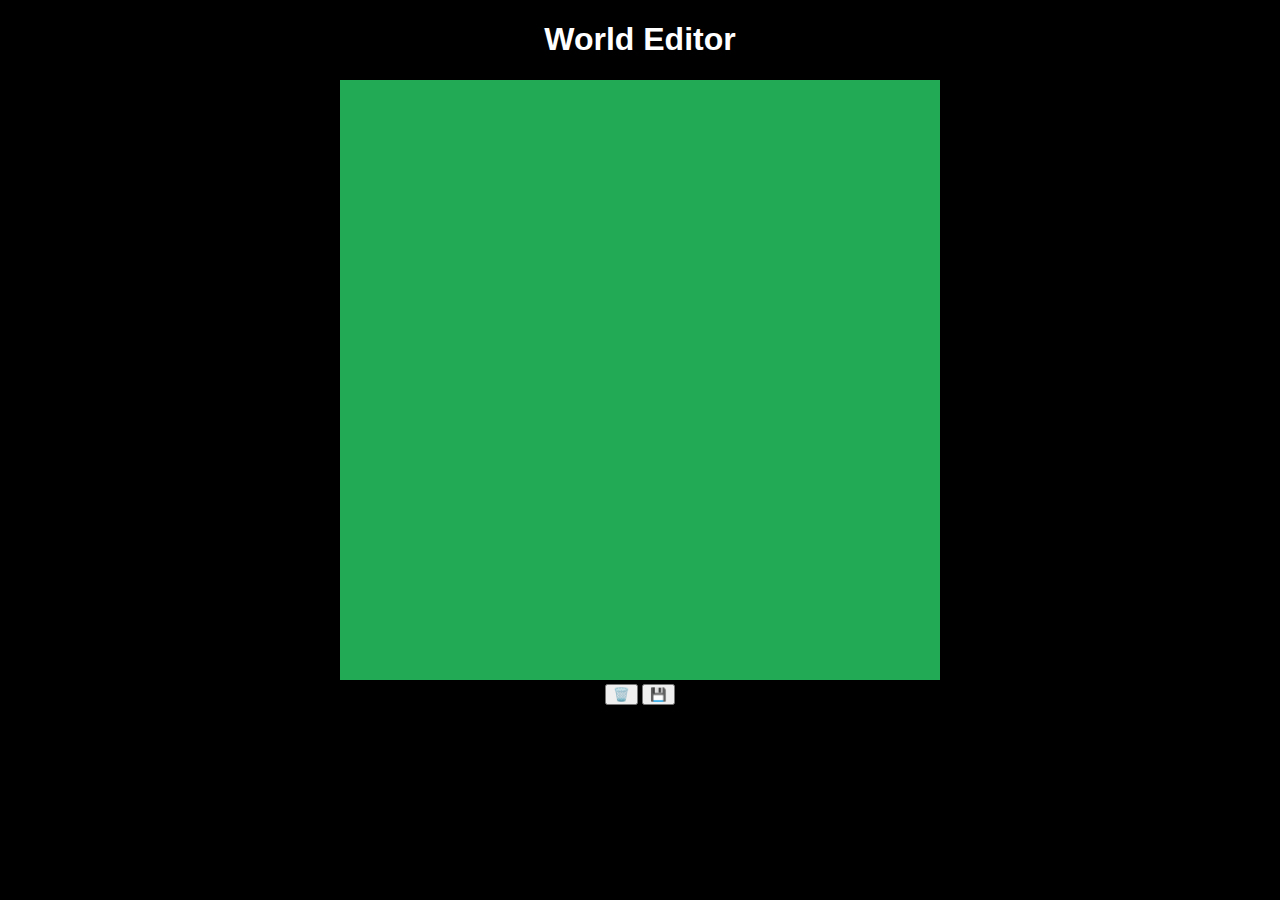
==== index.html @ 547a7af6 "3D like effect with trees and buildings. Ability to render in correct order to preserve the 3D effec" ====
<!DOCTYPE html>
<html>
   <head>
      <title>World Editor</title>
      <link rel="stylesheet" href="styles.css"/>
   </head>
   <body>
      <h1>World Editor</h1>
      <canvas id="myCanvas"></canvas>
      <div id="controls">
         <button onclick="dispose()">🗑️</button>
         <button onclick="save()">💾</button>
      </div>

      <script src="js/world.js"></script>
      <script src="js/graphEditor.js"></script>
      <script src="js/viewport.js"></script>
      <script src="js/items/tree.js"></script>
      <script src="js/items/building.js"></script>
      <script src="js/math/utils.js"></script>
      <script src="js/math/graph.js"></script>
      <script src="js/primitives/point.js"></script>
      <script src="js/primitives/segment.js"></script>
      <script src="js/primitives/polygon.js"></script>
      <script src="js/primitives/envelope.js"></script>
      <script>
         myCanvas.width = 600;
         myCanvas.height = 600;

         const ctx = myCanvas.getContext("2d");

         const graphString = localStorage.getItem("graph");
         const graphInfo = graphString ? JSON.parse(graphString) : null;
         const graph = graphInfo
            ? Graph.load(graphInfo)
            : new Graph();
         const world = new World(graph);

         const viewport = new Viewport(myCanvas);
         const graphEditor = new GraphEditor(viewport, graph);

         let oldGraphHash = graph.hash();
         animate();

         function animate() {
            viewport.reset();
            
            if (graph.hash() != oldGraphHash) {
               world.generate();
               oldGraphHash = graph.hash();
            }
            const viewPoint = scale(viewport.getOffset(), -1);
            world.draw(ctx, viewPoint);
            ctx.globalAlpha = 0.3;
            graphEditor.display();
            requestAnimationFrame(animate);
         }

         function dispose() {
            graphEditor.dispose();
         }

         function save() {
            localStorage.setItem("graph", JSON.stringify(graph));
         }
      </script>
   </body>
</html>
---- styles.css ----
body {
    background-color: black;
    text-align: center;
}

h1 {
    color: white;
    font-family: Arial;
}

#myCanvas {
    background-color: #2a5;
}
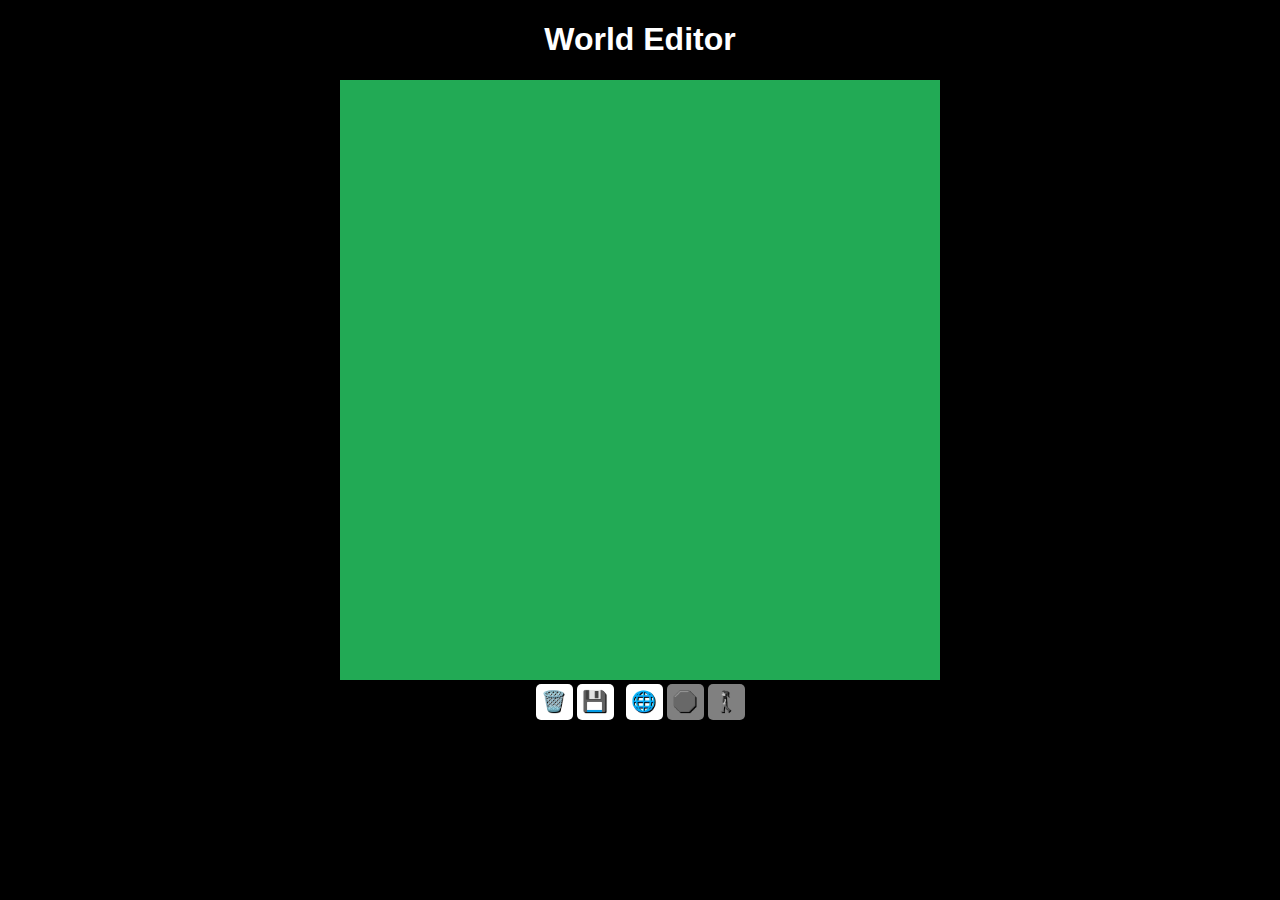
==== commit 52d2bdaa: "created and refactored classes for markings, stop lines, crossings. Now class inheritance." ====
--- a/index.html
+++ b/index.html
@@ -10,11 +10,21 @@
       <div id="controls">
          <button onclick="dispose()">🗑️</button>
          <button onclick="save()">💾</button>
+         &nbsp;
+         <button id="graphBtn" onclick="setMode('graph')">🌐</button>
+         <button id="stopBtn" onclick="setMode('stop')">🛑</button>
+         <button id="crossingBtn" onclick="setMode('crossing')">🚶‍♀️</button>
       </div>
 
       <script src="js/world.js"></script>
-      <script src="js/graphEditor.js"></script>
       <script src="js/viewport.js"></script>
+      <script src="js/markings/marking.js"></script>
+      <script src="js/markings/stop.js"></script>
+      <script src="js/markings/crossing.js"></script>
+      <script src="js/editors/markingEditor.js"></script>
+      <script src="js/editors/graphEditor.js"></script>
+      <script src="js/editors/stopEditor.js"></script>
+      <script src="js/editors/crossingEditor.js"></script>
       <script src="js/items/tree.js"></script>
       <script src="js/items/building.js"></script>
       <script src="js/math/utils.js"></script>
@@ -37,9 +47,16 @@
          const world = new World(graph);
 
          const viewport = new Viewport(myCanvas);
-         const graphEditor = new GraphEditor(viewport, graph);
+         const tools = {
+            graph: { button: graphBtn, editor: new GraphEditor(viewport, graph) },
+            stop: { button: stopBtn, editor: new StopEditor(viewport, world) },
+            crossing: {button: crossingBtn, editor: new CrossingEditor(viewport, world) } 
+         }
 
          let oldGraphHash = graph.hash();
+
+         setMode("graph");
+
          animate();
 
          function animate() {
@@ -52,17 +69,36 @@
             const viewPoint = scale(viewport.getOffset(), -1);
             world.draw(ctx, viewPoint);
             ctx.globalAlpha = 0.3;
-            graphEditor.display();
+
+            for (const tool of Object.values(tools)) {
+               tool.editor.display();
+            } 
             requestAnimationFrame(animate);
          }
 
          function dispose() {
-            graphEditor.dispose();
+            tools["graph"].editor.dispose();
+            world.markings.length = 0;
          }
 
          function save() {
             localStorage.setItem("graph", JSON.stringify(graph));
          }
+
+         function setMode(mode) {
+            dissableEditors();
+            tools[mode].button.style.backgroundColor = "white";
+            tools[mode].button.style.filter = "";
+            tools[mode].editor.enable();
+         }
+
+         function dissableEditors() {
+            for (const tool of Object.values(tools)) {
+               tool.button.style.backgroundColor = "gray";
+               tool.button.style.filter = "grayscale(100%)";
+               tool.editor.disable();
+            } 
+         }
       </script>
    </body>
 </html>--- a/styles.css
+++ b/styles.css
@@ -12,3 +12,12 @@
     background-color: #2a5;
 }
 
+button {
+    background-color: white;
+    font-size: 20px;
+    padding: 5px 7px 7px 5px;
+    border: none;
+    border-radius: 5px;
+    text-shadow: 1px 1px black;
+    cursor: pointer;
+}
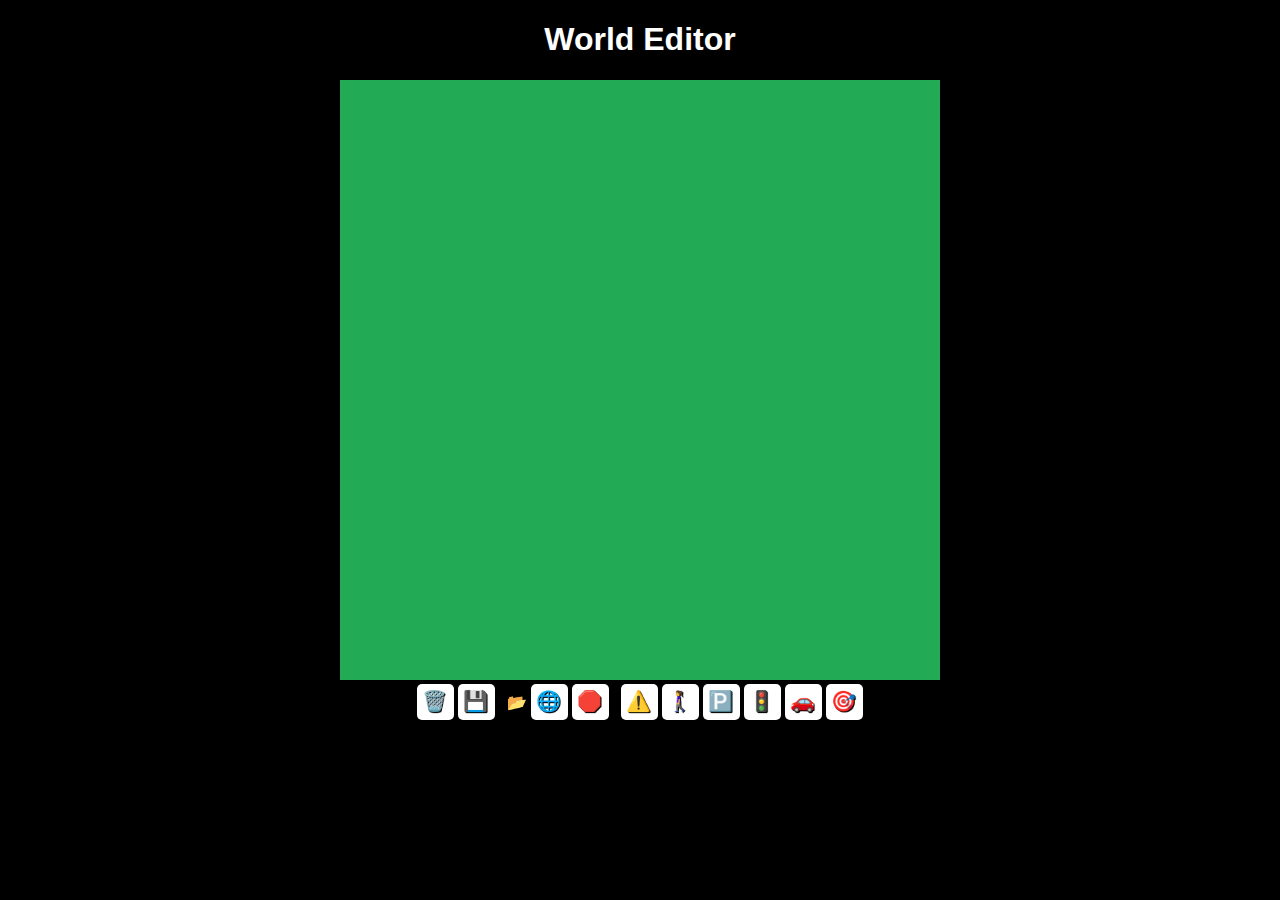
==== commit ed3612b7: "adding of markings. Lock to grid. Customized. Save multiple versions of all world + markings to file" ====
--- a/index.html
+++ b/index.html
@@ -11,20 +11,44 @@
          <button onclick="dispose()">🗑️</button>
          <button onclick="save()">💾</button>
          &nbsp;
+         <label for="fileInput" class="file-input-label">
+            📂
+            <input
+               type="file"
+               id="fileInput"
+               accept=".world"
+               onchange="load(event)">
+         </label>
          <button id="graphBtn" onclick="setMode('graph')">🌐</button>
          <button id="stopBtn" onclick="setMode('stop')">🛑</button>
+         &nbsp;
+         <button id="yieldBtn" onclick="setMode('yield')">⚠️</button>
          <button id="crossingBtn" onclick="setMode('crossing')">🚶‍♀️</button>
+         <button id="parkingBtn" onclick="setMode('parking')">🅿️</button>
+         <button id="lightBtn" onclick="setMode('light')">🚦</button>
+         <button id="startBtn" onclick="setMode('start')">🚗</button>
+         <button id="targetBtn" onclick="setMode('target')">🎯</button>
       </div>
 
       <script src="js/world.js"></script>
       <script src="js/viewport.js"></script>
       <script src="js/markings/marking.js"></script>
       <script src="js/markings/stop.js"></script>
+      <script src="js/markings/start.js"></script>
       <script src="js/markings/crossing.js"></script>
+      <script src="js/markings/parking.js"></script>
+      <script src="js/markings/light.js"></script>
+      <script src="js/markings/target.js"></script>
+      <script src="js/markings/yield.js"></script>
       <script src="js/editors/markingEditor.js"></script>
       <script src="js/editors/graphEditor.js"></script>
+      <script src="js/editors/crossingEditor.js"></script>
       <script src="js/editors/stopEditor.js"></script>
-      <script src="js/editors/crossingEditor.js"></script>
+      <script src="js/editors/startEditor.js"></script>
+      <script src="js/editors/parkingEditor.js"></script>
+      <script src="js/editors/lightEditor.js"></script>
+      <script src="js/editors/targetEditor.js"></script>
+      <script src="js/editors/yieldEditor.js"></script>
       <script src="js/items/tree.js"></script>
       <script src="js/items/building.js"></script>
       <script src="js/math/utils.js"></script>
@@ -39,18 +63,23 @@
 
          const ctx = myCanvas.getContext("2d");
 
-         const graphString = localStorage.getItem("graph");
-         const graphInfo = graphString ? JSON.parse(graphString) : null;
-         const graph = graphInfo
-            ? Graph.load(graphInfo)
-            : new Graph();
-         const world = new World(graph);
+         const worldString = localStorage.getItem("world");
+         const worldInfo = worldString ? JSON.parse(worldString) : null;
+         let world = worldInfo 
+            ? World.load(worldInfo)
+            : new World(new Graph());
+         const graph = world.graph;
 
-         const viewport = new Viewport(myCanvas);
+         const viewport = new Viewport(myCanvas, world.zoom, world.offset);
          const tools = {
             graph: { button: graphBtn, editor: new GraphEditor(viewport, graph) },
             stop: { button: stopBtn, editor: new StopEditor(viewport, world) },
-            crossing: {button: crossingBtn, editor: new CrossingEditor(viewport, world) } 
+            crossing: {button: crossingBtn, editor: new CrossingEditor(viewport, world) },
+            start: {button: startBtn, editor: new StartEditor(viewport, world) },
+            parking: {button: parkingBtn, editor: new ParkingEditor(viewport, world) }, 
+            light: {button: lightBtn, editor: new LightEditor(viewport, world) },
+            target: {button: targetBtn, editor: new TargetEditor(viewport, world) }, 
+            yield: {button: yieldBtn, editor: new YieldEditor(viewport, world) } 
          }
 
          let oldGraphHash = graph.hash();
@@ -82,7 +111,41 @@
          }
 
          function save() {
-            localStorage.setItem("graph", JSON.stringify(graph));
+
+            world.zoom = viewport.zoom;
+            world.offset = viewport.offset;
+
+            const element = document.createElement("a");
+            element.setAttribute(
+               "href",
+               "data:application/json;charset=utf-8," +
+               encodeURIComponent(JSON.stringify(world))
+            );
+            const fileName = "name.world";
+            element.setAttribute("download", fileName);
+
+            element.click();
+            localStorage.setItem("world", JSON.stringify(graph));
+         }
+
+         function load(event) {
+            const file = event.target.files[0];
+
+            if (!file) {
+               alert("No file selected.");
+               return
+            }
+
+            const reader = new FileReader();
+            reader.readAsText(file);
+
+            reader.onload = (evt) => {
+               const fileContent = evt.target.result;
+               const jsonData = JSON.parse(fileContent);
+               world = World.load(jsonData); 
+               localStorage.setItem("world", JSON.stringify(graph));
+               location.reload();
+            }
          }
 
          function setMode(mode) {
--- a/styles.css
+++ b/styles.css
@@ -12,7 +12,8 @@
     background-color: #2a5;
 }
 
-button {
+button, .file-input.label {
+    display: inline-block;
     background-color: white;
     font-size: 20px;
     padding: 5px 7px 7px 5px;
@@ -21,3 +22,7 @@
     text-shadow: 1px 1px black;
     cursor: pointer;
 }
+
+input[type="file"] {
+    display: none;
+}
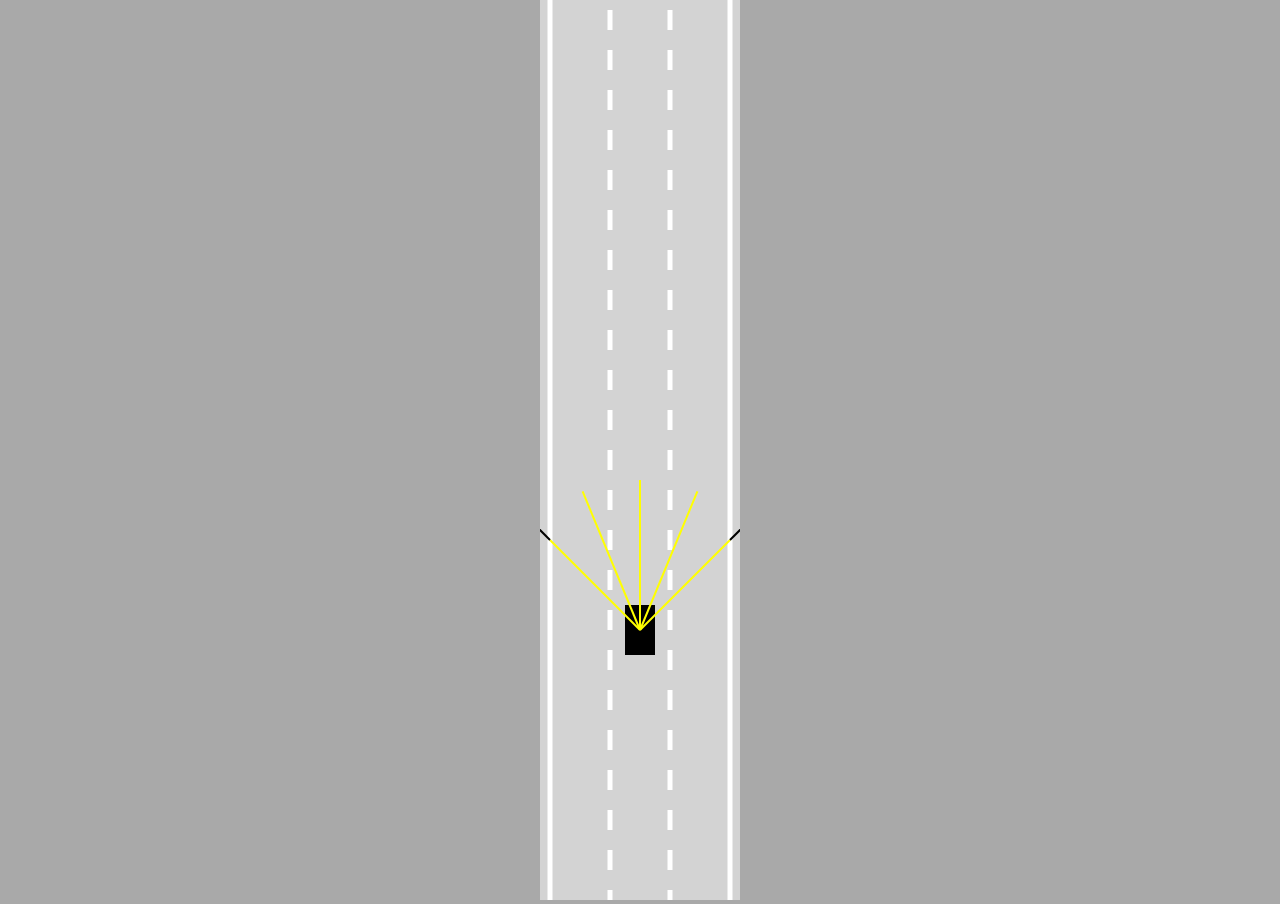
==== commit cebfa877: "copied/pasted version 3 from radu directly. Followed along for Lesson 4 (collision detection)" ====
--- a/index.html
+++ b/index.html
@@ -1,167 +1,15 @@
 <!DOCTYPE html>
-<html>
-   <head>
-      <title>World Editor</title>
-      <link rel="stylesheet" href="styles.css"/>
-   </head>
-   <body>
-      <h1>World Editor</h1>
-      <canvas id="myCanvas"></canvas>
-      <div id="controls">
-         <button onclick="dispose()">🗑️</button>
-         <button onclick="save()">💾</button>
-         &nbsp;
-         <label for="fileInput" class="file-input-label">
-            📂
-            <input
-               type="file"
-               id="fileInput"
-               accept=".world"
-               onchange="load(event)">
-         </label>
-         <button id="graphBtn" onclick="setMode('graph')">🌐</button>
-         <button id="stopBtn" onclick="setMode('stop')">🛑</button>
-         &nbsp;
-         <button id="yieldBtn" onclick="setMode('yield')">⚠️</button>
-         <button id="crossingBtn" onclick="setMode('crossing')">🚶‍♀️</button>
-         <button id="parkingBtn" onclick="setMode('parking')">🅿️</button>
-         <button id="lightBtn" onclick="setMode('light')">🚦</button>
-         <button id="startBtn" onclick="setMode('start')">🚗</button>
-         <button id="targetBtn" onclick="setMode('target')">🎯</button>
-      </div>
-
-      <script src="js/world.js"></script>
-      <script src="js/viewport.js"></script>
-      <script src="js/markings/marking.js"></script>
-      <script src="js/markings/stop.js"></script>
-      <script src="js/markings/start.js"></script>
-      <script src="js/markings/crossing.js"></script>
-      <script src="js/markings/parking.js"></script>
-      <script src="js/markings/light.js"></script>
-      <script src="js/markings/target.js"></script>
-      <script src="js/markings/yield.js"></script>
-      <script src="js/editors/markingEditor.js"></script>
-      <script src="js/editors/graphEditor.js"></script>
-      <script src="js/editors/crossingEditor.js"></script>
-      <script src="js/editors/stopEditor.js"></script>
-      <script src="js/editors/startEditor.js"></script>
-      <script src="js/editors/parkingEditor.js"></script>
-      <script src="js/editors/lightEditor.js"></script>
-      <script src="js/editors/targetEditor.js"></script>
-      <script src="js/editors/yieldEditor.js"></script>
-      <script src="js/items/tree.js"></script>
-      <script src="js/items/building.js"></script>
-      <script src="js/math/utils.js"></script>
-      <script src="js/math/graph.js"></script>
-      <script src="js/primitives/point.js"></script>
-      <script src="js/primitives/segment.js"></script>
-      <script src="js/primitives/polygon.js"></script>
-      <script src="js/primitives/envelope.js"></script>
-      <script>
-         myCanvas.width = 600;
-         myCanvas.height = 600;
-
-         const ctx = myCanvas.getContext("2d");
-
-         const worldString = localStorage.getItem("world");
-         const worldInfo = worldString ? JSON.parse(worldString) : null;
-         let world = worldInfo 
-            ? World.load(worldInfo)
-            : new World(new Graph());
-         const graph = world.graph;
-
-         const viewport = new Viewport(myCanvas, world.zoom, world.offset);
-         const tools = {
-            graph: { button: graphBtn, editor: new GraphEditor(viewport, graph) },
-            stop: { button: stopBtn, editor: new StopEditor(viewport, world) },
-            crossing: {button: crossingBtn, editor: new CrossingEditor(viewport, world) },
-            start: {button: startBtn, editor: new StartEditor(viewport, world) },
-            parking: {button: parkingBtn, editor: new ParkingEditor(viewport, world) }, 
-            light: {button: lightBtn, editor: new LightEditor(viewport, world) },
-            target: {button: targetBtn, editor: new TargetEditor(viewport, world) }, 
-            yield: {button: yieldBtn, editor: new YieldEditor(viewport, world) } 
-         }
-
-         let oldGraphHash = graph.hash();
-
-         setMode("graph");
-
-         animate();
-
-         function animate() {
-            viewport.reset();
-            
-            if (graph.hash() != oldGraphHash) {
-               world.generate();
-               oldGraphHash = graph.hash();
-            }
-            const viewPoint = scale(viewport.getOffset(), -1);
-            world.draw(ctx, viewPoint);
-            ctx.globalAlpha = 0.3;
-
-            for (const tool of Object.values(tools)) {
-               tool.editor.display();
-            } 
-            requestAnimationFrame(animate);
-         }
-
-         function dispose() {
-            tools["graph"].editor.dispose();
-            world.markings.length = 0;
-         }
-
-         function save() {
-
-            world.zoom = viewport.zoom;
-            world.offset = viewport.offset;
-
-            const element = document.createElement("a");
-            element.setAttribute(
-               "href",
-               "data:application/json;charset=utf-8," +
-               encodeURIComponent(JSON.stringify(world))
-            );
-            const fileName = "name.world";
-            element.setAttribute("download", fileName);
-
-            element.click();
-            localStorage.setItem("world", JSON.stringify(graph));
-         }
-
-         function load(event) {
-            const file = event.target.files[0];
-
-            if (!file) {
-               alert("No file selected.");
-               return
-            }
-
-            const reader = new FileReader();
-            reader.readAsText(file);
-
-            reader.onload = (evt) => {
-               const fileContent = evt.target.result;
-               const jsonData = JSON.parse(fileContent);
-               world = World.load(jsonData); 
-               localStorage.setItem("world", JSON.stringify(graph));
-               location.reload();
-            }
-         }
-
-         function setMode(mode) {
-            dissableEditors();
-            tools[mode].button.style.backgroundColor = "white";
-            tools[mode].button.style.filter = "";
-            tools[mode].editor.enable();
-         }
-
-         function dissableEditors() {
-            for (const tool of Object.values(tools)) {
-               tool.button.style.backgroundColor = "gray";
-               tool.button.style.filter = "grayscale(100%)";
-               tool.editor.disable();
-            } 
-         }
-      </script>
-   </body>
+<head>
+    <title>Self-driving car - No libraries</title>
+    <link rel="stylesheet" href="style.css">
+</head>
+<body>
+    <canvas id="myCanvas"></canvas>
+    <script src="sensor.js"></script>
+    <script src="utils.js"></script>
+    <script src="road.js"></script>
+    <script src="controls.js"></script>
+    <script src="car.js"></script>
+    <script src="main.js"></script>
+</body>
 </html>--- a/style.css
+++ b/style.css
@@ -0,0 +1,9 @@
+body{
+    margin:0;
+    background:darkgray;
+    overflow:hidden;
+    text-align:center;
+}
+#myCanvas{
+    background:lightgray;
+}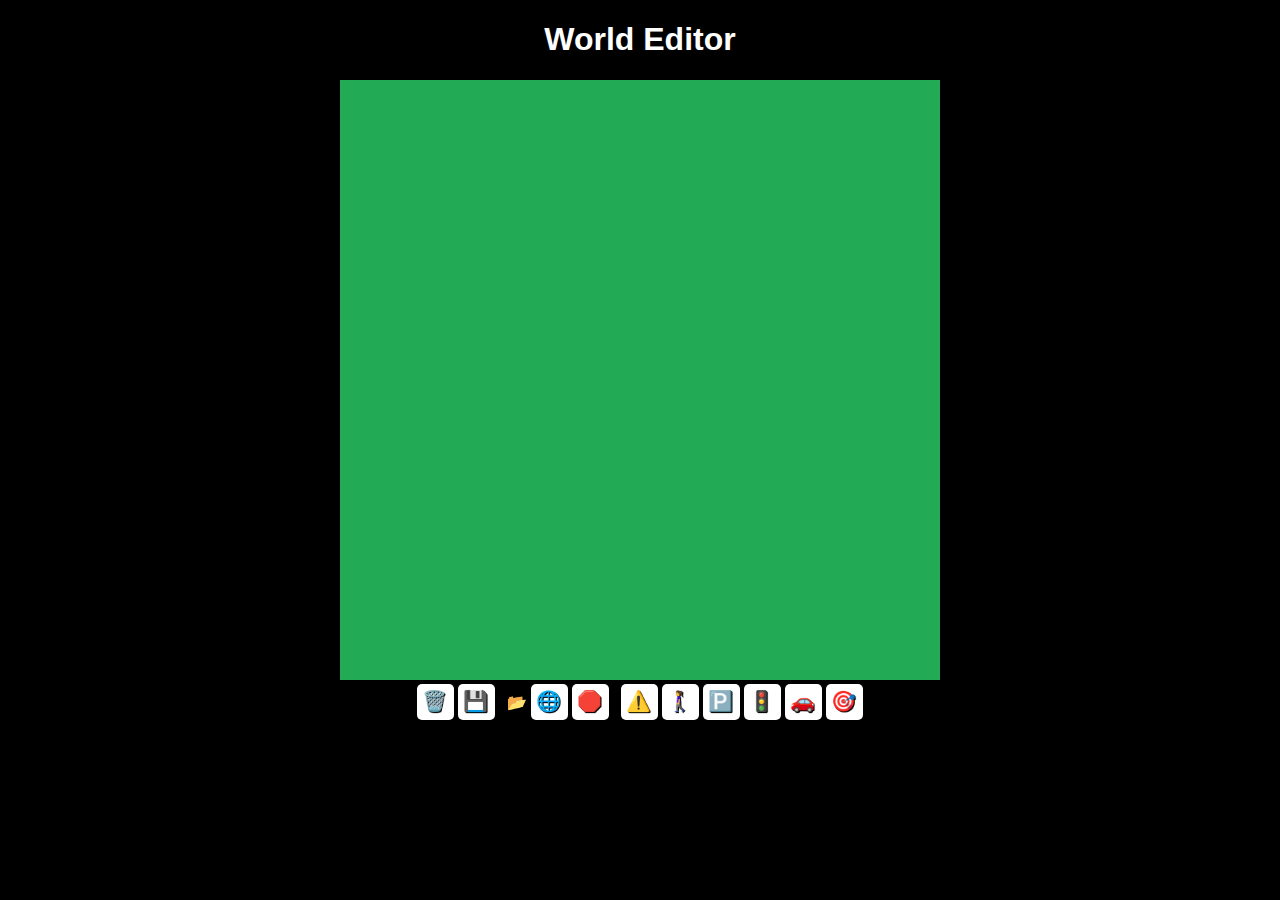
==== commit e5e3bf66: "Revert "copied/pasted version 3 from radu directly. Followed along for Lesson…"" ====
--- a/index.html
+++ b/index.html
@@ -1,15 +1,167 @@
 <!DOCTYPE html>
-<head>
-    <title>Self-driving car - No libraries</title>
-    <link rel="stylesheet" href="style.css">
-</head>
-<body>
-    <canvas id="myCanvas"></canvas>
-    <script src="sensor.js"></script>
-    <script src="utils.js"></script>
-    <script src="road.js"></script>
-    <script src="controls.js"></script>
-    <script src="car.js"></script>
-    <script src="main.js"></script>
-</body>
+<html>
+   <head>
+      <title>World Editor</title>
+      <link rel="stylesheet" href="styles.css"/>
+   </head>
+   <body>
+      <h1>World Editor</h1>
+      <canvas id="myCanvas"></canvas>
+      <div id="controls">
+         <button onclick="dispose()">🗑️</button>
+         <button onclick="save()">💾</button>
+         &nbsp;
+         <label for="fileInput" class="file-input-label">
+            📂
+            <input
+               type="file"
+               id="fileInput"
+               accept=".world"
+               onchange="load(event)">
+         </label>
+         <button id="graphBtn" onclick="setMode('graph')">🌐</button>
+         <button id="stopBtn" onclick="setMode('stop')">🛑</button>
+         &nbsp;
+         <button id="yieldBtn" onclick="setMode('yield')">⚠️</button>
+         <button id="crossingBtn" onclick="setMode('crossing')">🚶‍♀️</button>
+         <button id="parkingBtn" onclick="setMode('parking')">🅿️</button>
+         <button id="lightBtn" onclick="setMode('light')">🚦</button>
+         <button id="startBtn" onclick="setMode('start')">🚗</button>
+         <button id="targetBtn" onclick="setMode('target')">🎯</button>
+      </div>
+
+      <script src="js/world.js"></script>
+      <script src="js/viewport.js"></script>
+      <script src="js/markings/marking.js"></script>
+      <script src="js/markings/stop.js"></script>
+      <script src="js/markings/start.js"></script>
+      <script src="js/markings/crossing.js"></script>
+      <script src="js/markings/parking.js"></script>
+      <script src="js/markings/light.js"></script>
+      <script src="js/markings/target.js"></script>
+      <script src="js/markings/yield.js"></script>
+      <script src="js/editors/markingEditor.js"></script>
+      <script src="js/editors/graphEditor.js"></script>
+      <script src="js/editors/crossingEditor.js"></script>
+      <script src="js/editors/stopEditor.js"></script>
+      <script src="js/editors/startEditor.js"></script>
+      <script src="js/editors/parkingEditor.js"></script>
+      <script src="js/editors/lightEditor.js"></script>
+      <script src="js/editors/targetEditor.js"></script>
+      <script src="js/editors/yieldEditor.js"></script>
+      <script src="js/items/tree.js"></script>
+      <script src="js/items/building.js"></script>
+      <script src="js/math/utils.js"></script>
+      <script src="js/math/graph.js"></script>
+      <script src="js/primitives/point.js"></script>
+      <script src="js/primitives/segment.js"></script>
+      <script src="js/primitives/polygon.js"></script>
+      <script src="js/primitives/envelope.js"></script>
+      <script>
+         myCanvas.width = 600;
+         myCanvas.height = 600;
+
+         const ctx = myCanvas.getContext("2d");
+
+         const worldString = localStorage.getItem("world");
+         const worldInfo = worldString ? JSON.parse(worldString) : null;
+         let world = worldInfo 
+            ? World.load(worldInfo)
+            : new World(new Graph());
+         const graph = world.graph;
+
+         const viewport = new Viewport(myCanvas, world.zoom, world.offset);
+         const tools = {
+            graph: { button: graphBtn, editor: new GraphEditor(viewport, graph) },
+            stop: { button: stopBtn, editor: new StopEditor(viewport, world) },
+            crossing: {button: crossingBtn, editor: new CrossingEditor(viewport, world) },
+            start: {button: startBtn, editor: new StartEditor(viewport, world) },
+            parking: {button: parkingBtn, editor: new ParkingEditor(viewport, world) }, 
+            light: {button: lightBtn, editor: new LightEditor(viewport, world) },
+            target: {button: targetBtn, editor: new TargetEditor(viewport, world) }, 
+            yield: {button: yieldBtn, editor: new YieldEditor(viewport, world) } 
+         }
+
+         let oldGraphHash = graph.hash();
+
+         setMode("graph");
+
+         animate();
+
+         function animate() {
+            viewport.reset();
+            
+            if (graph.hash() != oldGraphHash) {
+               world.generate();
+               oldGraphHash = graph.hash();
+            }
+            const viewPoint = scale(viewport.getOffset(), -1);
+            world.draw(ctx, viewPoint);
+            ctx.globalAlpha = 0.3;
+
+            for (const tool of Object.values(tools)) {
+               tool.editor.display();
+            } 
+            requestAnimationFrame(animate);
+         }
+
+         function dispose() {
+            tools["graph"].editor.dispose();
+            world.markings.length = 0;
+         }
+
+         function save() {
+
+            world.zoom = viewport.zoom;
+            world.offset = viewport.offset;
+
+            const element = document.createElement("a");
+            element.setAttribute(
+               "href",
+               "data:application/json;charset=utf-8," +
+               encodeURIComponent(JSON.stringify(world))
+            );
+            const fileName = "name.world";
+            element.setAttribute("download", fileName);
+
+            element.click();
+            localStorage.setItem("world", JSON.stringify(graph));
+         }
+
+         function load(event) {
+            const file = event.target.files[0];
+
+            if (!file) {
+               alert("No file selected.");
+               return
+            }
+
+            const reader = new FileReader();
+            reader.readAsText(file);
+
+            reader.onload = (evt) => {
+               const fileContent = evt.target.result;
+               const jsonData = JSON.parse(fileContent);
+               world = World.load(jsonData); 
+               localStorage.setItem("world", JSON.stringify(graph));
+               location.reload();
+            }
+         }
+
+         function setMode(mode) {
+            dissableEditors();
+            tools[mode].button.style.backgroundColor = "white";
+            tools[mode].button.style.filter = "";
+            tools[mode].editor.enable();
+         }
+
+         function dissableEditors() {
+            for (const tool of Object.values(tools)) {
+               tool.button.style.backgroundColor = "gray";
+               tool.button.style.filter = "grayscale(100%)";
+               tool.editor.disable();
+            } 
+         }
+      </script>
+   </body>
 </html>--- a/styles.css
+++ b/styles.css
@@ -0,0 +1,28 @@
+body {
+    background-color: black;
+    text-align: center;
+}
+
+h1 {
+    color: white;
+    font-family: Arial;
+}
+
+#myCanvas {
+    background-color: #2a5;
+}
+
+button, .file-input.label {
+    display: inline-block;
+    background-color: white;
+    font-size: 20px;
+    padding: 5px 7px 7px 5px;
+    border: none;
+    border-radius: 5px;
+    text-shadow: 1px 1px black;
+    cursor: pointer;
+}
+
+input[type="file"] {
+    display: none;
+}
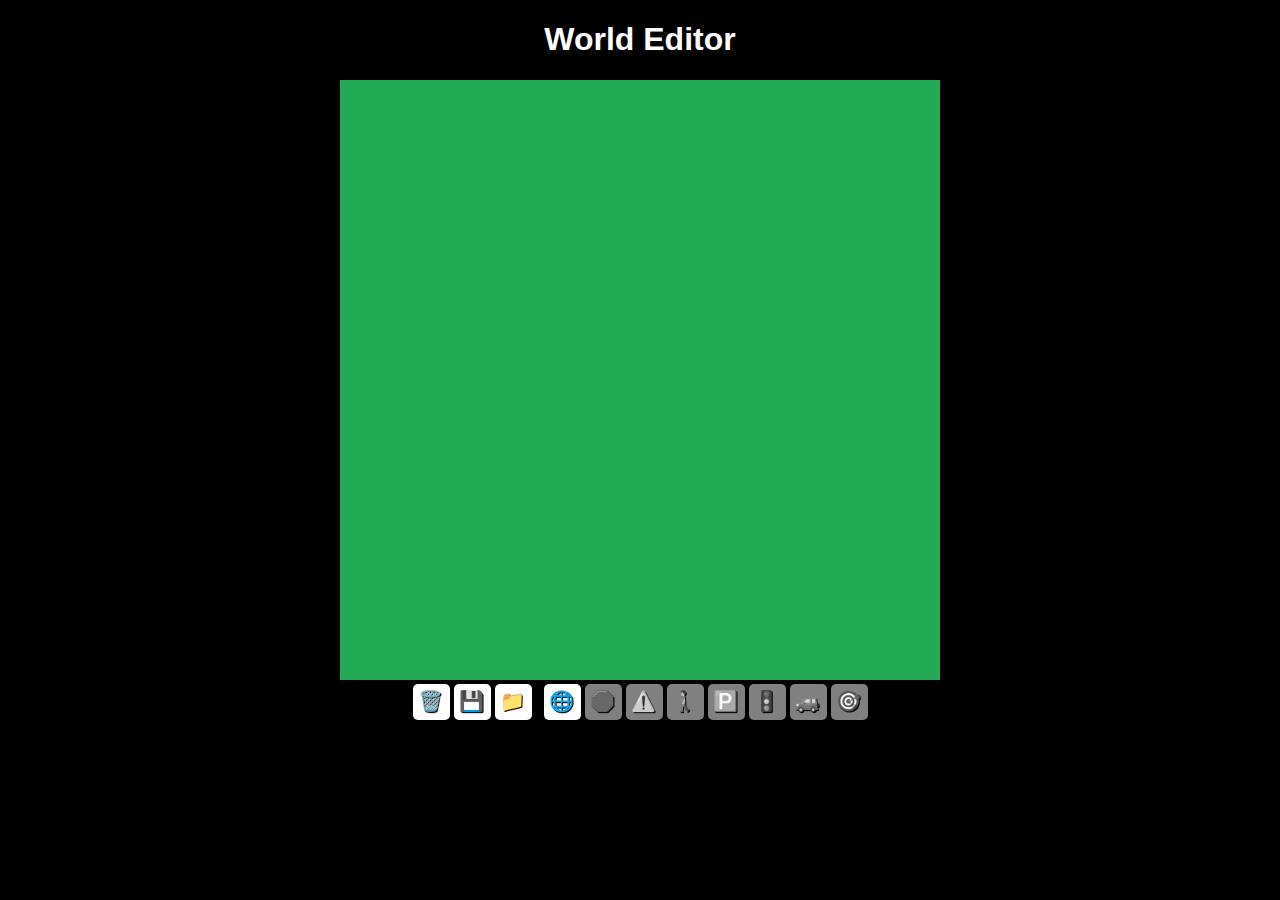
==== commit ea3a5fee: "copy/pasted Radu's correct code implementation version 8" ====
--- a/index.html
+++ b/index.html
@@ -10,23 +10,23 @@
       <div id="controls">
          <button onclick="dispose()">🗑️</button>
          <button onclick="save()">💾</button>
-         &nbsp;
          <label for="fileInput" class="file-input-label">
-            📂
+            📁
             <input
                type="file"
                id="fileInput"
                accept=".world"
-               onchange="load(event)">
+               onchange="load(event)"
+            />
          </label>
+         &nbsp;
          <button id="graphBtn" onclick="setMode('graph')">🌐</button>
          <button id="stopBtn" onclick="setMode('stop')">🛑</button>
-         &nbsp;
          <button id="yieldBtn" onclick="setMode('yield')">⚠️</button>
-         <button id="crossingBtn" onclick="setMode('crossing')">🚶‍♀️</button>
+         <button id="crossingBtn" onclick="setMode('crossing')">🚶</button>
          <button id="parkingBtn" onclick="setMode('parking')">🅿️</button>
          <button id="lightBtn" onclick="setMode('light')">🚦</button>
-         <button id="startBtn" onclick="setMode('start')">🚗</button>
+         <button id="startBtn" onclick="setMode('start')">🚙</button>
          <button id="targetBtn" onclick="setMode('target')">🎯</button>
       </div>
 
@@ -65,22 +65,23 @@
 
          const worldString = localStorage.getItem("world");
          const worldInfo = worldString ? JSON.parse(worldString) : null;
-         let world = worldInfo 
+         let world = worldInfo
             ? World.load(worldInfo)
             : new World(new Graph());
-         const graph = world.graph;
+         const graph = world.graph; 
 
          const viewport = new Viewport(myCanvas, world.zoom, world.offset);
+
          const tools = {
             graph: { button: graphBtn, editor: new GraphEditor(viewport, graph) },
             stop: { button: stopBtn, editor: new StopEditor(viewport, world) },
-            crossing: {button: crossingBtn, editor: new CrossingEditor(viewport, world) },
-            start: {button: startBtn, editor: new StartEditor(viewport, world) },
-            parking: {button: parkingBtn, editor: new ParkingEditor(viewport, world) }, 
-            light: {button: lightBtn, editor: new LightEditor(viewport, world) },
-            target: {button: targetBtn, editor: new TargetEditor(viewport, world) }, 
-            yield: {button: yieldBtn, editor: new YieldEditor(viewport, world) } 
-         }
+            crossing: { button: crossingBtn, editor: new CrossingEditor(viewport, world) },
+            start: { button: startBtn, editor: new StartEditor(viewport, world) },
+            parking: { button: parkingBtn, editor: new ParkingEditor(viewport, world) },
+            light: { button: lightBtn, editor: new LightEditor(viewport, world) },
+            target: { button: targetBtn, editor: new TargetEditor(viewport, world) },
+            yield: { button: yieldBtn, editor: new YieldEditor(viewport, world) },
+         };
 
          let oldGraphHash = graph.hash();
 
@@ -90,7 +91,6 @@
 
          function animate() {
             viewport.reset();
-            
             if (graph.hash() != oldGraphHash) {
                world.generate();
                oldGraphHash = graph.hash();
@@ -98,10 +98,9 @@
             const viewPoint = scale(viewport.getOffset(), -1);
             world.draw(ctx, viewPoint);
             ctx.globalAlpha = 0.3;
-
             for (const tool of Object.values(tools)) {
                tool.editor.display();
-            } 
+            }
             requestAnimationFrame(animate);
          }
 
@@ -111,7 +110,6 @@
          }
 
          function save() {
-
             world.zoom = viewport.zoom;
             world.offset = viewport.offset;
 
@@ -119,13 +117,15 @@
             element.setAttribute(
                "href",
                "data:application/json;charset=utf-8," +
-               encodeURIComponent(JSON.stringify(world))
+                  encodeURIComponent(JSON.stringify(world))
             );
+
             const fileName = "name.world";
             element.setAttribute("download", fileName);
 
             element.click();
-            localStorage.setItem("world", JSON.stringify(graph));
+
+            localStorage.setItem("world", JSON.stringify(world));
          }
 
          function load(event) {
@@ -133,7 +133,7 @@
 
             if (!file) {
                alert("No file selected.");
-               return
+               return;
             }
 
             const reader = new FileReader();
@@ -142,8 +142,8 @@
             reader.onload = (evt) => {
                const fileContent = evt.target.result;
                const jsonData = JSON.parse(fileContent);
-               world = World.load(jsonData); 
-               localStorage.setItem("world", JSON.stringify(graph));
+               world = World.load(jsonData);
+               localStorage.setItem("world", JSON.stringify(world));
                location.reload();
             }
          }
@@ -160,7 +160,7 @@
                tool.button.style.backgroundColor = "gray";
                tool.button.style.filter = "grayscale(100%)";
                tool.editor.disable();
-            } 
+            }
          }
       </script>
    </body>
--- a/styles.css
+++ b/styles.css
@@ -1,18 +1,18 @@
 body {
     background-color: black;
     text-align: center;
-}
-
-h1 {
+ }
+ 
+ h1 {
     color: white;
     font-family: Arial;
-}
-
-#myCanvas {
+ }
+ 
+ #myCanvas {
     background-color: #2a5;
-}
-
-button, .file-input.label {
+ }
+ 
+ button, .file-input-label {
     display: inline-block;
     background-color: white;
     font-size: 20px;
@@ -21,8 +21,8 @@
     border-radius: 5px;
     text-shadow: 1px 1px black;
     cursor: pointer;
-}
-
-input[type="file"] {
+ }
+ 
+ input[type="file"] {
     display: none;
-}
+ }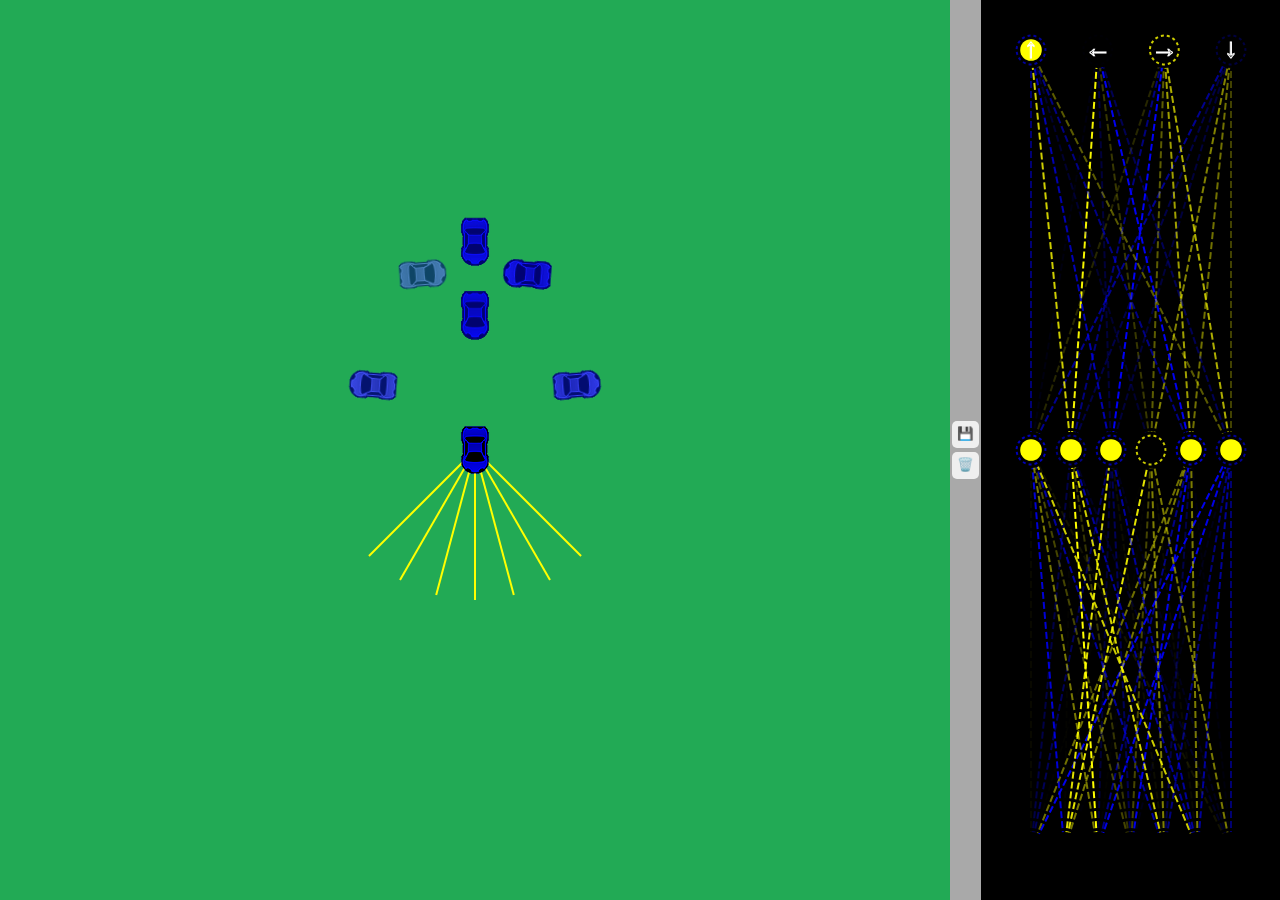
==== commit 22d24720: "place all self-driving code into world-generator. Cars are now trained over self-created world" ====
--- a/index.html
+++ b/index.html
@@ -1,167 +1,48 @@
-<!DOCTYPE html>
-<html>
-   <head>
-      <title>World Editor</title>
-      <link rel="stylesheet" href="styles.css"/>
-   </head>
-   <body>
-      <h1>World Editor</h1>
-      <canvas id="myCanvas"></canvas>
-      <div id="controls">
-         <button onclick="dispose()">🗑️</button>
-         <button onclick="save()">💾</button>
-         <label for="fileInput" class="file-input-label">
-            📁
-            <input
-               type="file"
-               id="fileInput"
-               accept=".world"
-               onchange="load(event)"
-            />
-         </label>
-         &nbsp;
-         <button id="graphBtn" onclick="setMode('graph')">🌐</button>
-         <button id="stopBtn" onclick="setMode('stop')">🛑</button>
-         <button id="yieldBtn" onclick="setMode('yield')">⚠️</button>
-         <button id="crossingBtn" onclick="setMode('crossing')">🚶</button>
-         <button id="parkingBtn" onclick="setMode('parking')">🅿️</button>
-         <button id="lightBtn" onclick="setMode('light')">🚦</button>
-         <button id="startBtn" onclick="setMode('start')">🚙</button>
-         <button id="targetBtn" onclick="setMode('target')">🎯</button>
-      </div>
-
-      <script src="js/world.js"></script>
-      <script src="js/viewport.js"></script>
-      <script src="js/markings/marking.js"></script>
-      <script src="js/markings/stop.js"></script>
-      <script src="js/markings/start.js"></script>
-      <script src="js/markings/crossing.js"></script>
-      <script src="js/markings/parking.js"></script>
-      <script src="js/markings/light.js"></script>
-      <script src="js/markings/target.js"></script>
-      <script src="js/markings/yield.js"></script>
-      <script src="js/editors/markingEditor.js"></script>
-      <script src="js/editors/graphEditor.js"></script>
-      <script src="js/editors/crossingEditor.js"></script>
-      <script src="js/editors/stopEditor.js"></script>
-      <script src="js/editors/startEditor.js"></script>
-      <script src="js/editors/parkingEditor.js"></script>
-      <script src="js/editors/lightEditor.js"></script>
-      <script src="js/editors/targetEditor.js"></script>
-      <script src="js/editors/yieldEditor.js"></script>
-      <script src="js/items/tree.js"></script>
-      <script src="js/items/building.js"></script>
-      <script src="js/math/utils.js"></script>
-      <script src="js/math/graph.js"></script>
-      <script src="js/primitives/point.js"></script>
-      <script src="js/primitives/segment.js"></script>
-      <script src="js/primitives/polygon.js"></script>
-      <script src="js/primitives/envelope.js"></script>
-      <script>
-         myCanvas.width = 600;
-         myCanvas.height = 600;
-
-         const ctx = myCanvas.getContext("2d");
-
-         const worldString = localStorage.getItem("world");
-         const worldInfo = worldString ? JSON.parse(worldString) : null;
-         let world = worldInfo
-            ? World.load(worldInfo)
-            : new World(new Graph());
-         const graph = world.graph; 
-
-         const viewport = new Viewport(myCanvas, world.zoom, world.offset);
-
-         const tools = {
-            graph: { button: graphBtn, editor: new GraphEditor(viewport, graph) },
-            stop: { button: stopBtn, editor: new StopEditor(viewport, world) },
-            crossing: { button: crossingBtn, editor: new CrossingEditor(viewport, world) },
-            start: { button: startBtn, editor: new StartEditor(viewport, world) },
-            parking: { button: parkingBtn, editor: new ParkingEditor(viewport, world) },
-            light: { button: lightBtn, editor: new LightEditor(viewport, world) },
-            target: { button: targetBtn, editor: new TargetEditor(viewport, world) },
-            yield: { button: yieldBtn, editor: new YieldEditor(viewport, world) },
-         };
-
-         let oldGraphHash = graph.hash();
-
-         setMode("graph");
-
-         animate();
-
-         function animate() {
-            viewport.reset();
-            if (graph.hash() != oldGraphHash) {
-               world.generate();
-               oldGraphHash = graph.hash();
-            }
-            const viewPoint = scale(viewport.getOffset(), -1);
-            world.draw(ctx, viewPoint);
-            ctx.globalAlpha = 0.3;
-            for (const tool of Object.values(tools)) {
-               tool.editor.display();
-            }
-            requestAnimationFrame(animate);
-         }
-
-         function dispose() {
-            tools["graph"].editor.dispose();
-            world.markings.length = 0;
-         }
-
-         function save() {
-            world.zoom = viewport.zoom;
-            world.offset = viewport.offset;
-
-            const element = document.createElement("a");
-            element.setAttribute(
-               "href",
-               "data:application/json;charset=utf-8," +
-                  encodeURIComponent(JSON.stringify(world))
-            );
-
-            const fileName = "name.world";
-            element.setAttribute("download", fileName);
-
-            element.click();
-
-            localStorage.setItem("world", JSON.stringify(world));
-         }
-
-         function load(event) {
-            const file = event.target.files[0];
-
-            if (!file) {
-               alert("No file selected.");
-               return;
-            }
-
-            const reader = new FileReader();
-            reader.readAsText(file);
-
-            reader.onload = (evt) => {
-               const fileContent = evt.target.result;
-               const jsonData = JSON.parse(fileContent);
-               world = World.load(jsonData);
-               localStorage.setItem("world", JSON.stringify(world));
-               location.reload();
-            }
-         }
-
-         function setMode(mode) {
-            dissableEditors();
-            tools[mode].button.style.backgroundColor = "white";
-            tools[mode].button.style.filter = "";
-            tools[mode].editor.enable();
-         }
-
-         function dissableEditors() {
-            for (const tool of Object.values(tools)) {
-               tool.button.style.backgroundColor = "gray";
-               tool.button.style.filter = "grayscale(100%)";
-               tool.editor.disable();
-            }
-         }
-      </script>
-   </body>
+﻿<!DOCTYPE html>
+<head>
+    <title>Self-driving car - No libraries</title>
+    <link rel="stylesheet" href="style.css">
+</head>
+<body>
+    <canvas id="carCanvas"></canvas>
+    <div id="verticalButtons">
+        <button onclick="save()">💾</button>
+        <button onclick="discard()">🗑️</button>
+    </div>
+    <script src="world/js/world.js"></script>
+    <script src="world/js/viewport.js"></script>
+    <script src="world/js/markings/marking.js"></script>
+    <script src="world/js/markings/stop.js"></script>
+    <script src="world/js/markings/start.js"></script>
+    <script src="world/js/markings/crossing.js"></script>
+    <script src="world/js/markings/parking.js"></script>
+    <script src="world/js/markings/light.js"></script>
+    <script src="world/js/markings/target.js"></script>
+    <script src="world/js/markings/yield.js"></script>
+    <script src="world/js/editors/markingEditor.js"></script>
+    <script src="world/js/editors/graphEditor.js"></script>
+    <script src="world/js/editors/crossingEditor.js"></script>
+    <script src="world/js/editors/stopEditor.js"></script>
+    <script src="world/js/editors/startEditor.js"></script>
+    <script src="world/js/editors/parkingEditor.js"></script>
+    <script src="world/js/editors/lightEditor.js"></script>
+    <script src="world/js/editors/targetEditor.js"></script>
+    <script src="world/js/editors/yieldEditor.js"></script>
+    <script src="world/js/items/tree.js"></script>
+    <script src="world/js/items/building.js"></script>
+    <script src="world/js/math/utils.js"></script>
+    <script src="world/js/math/graph.js"></script>
+    <script src="world/js/primitives/point.js"></script>
+    <script src="world/js/primitives/segment.js"></script>
+    <script src="world/js/primitives/polygon.js"></script>
+    <script src="world/js/primitives/envelope.js"></script>
+    <canvas id="networkCanvas"></canvas>
+    <script src="visualizer.js"></script>
+    <script src="network.js"></script>
+    <script src="sensor.js"></script>
+    <script src="utils.js"></script>
+    <script src="controls.js"></script>
+    <script src="car.js"></script>
+    <script src="main.js"></script>
+</body>
 </html>--- a/style.css
+++ b/style.css
@@ -0,0 +1,32 @@
+body{
+    margin:0;
+    background:darkgray;
+    overflow:hidden;
+    display: flex;
+    justify-content: center;
+    align-items: center;
+}
+
+#verticalButtons {
+    display: flex;
+    flex-direction: column;
+}
+
+button {
+    border: none;
+    border-radius: 5px;
+    padding: 5px 5px 7px 5px;
+    margin: 2px;
+    cursor: pointer;
+}
+
+button:hover {
+    background: blue
+}
+
+#carCanvas{
+    background:#2a5;
+}
+#networkCanvas{
+    background:black;
+}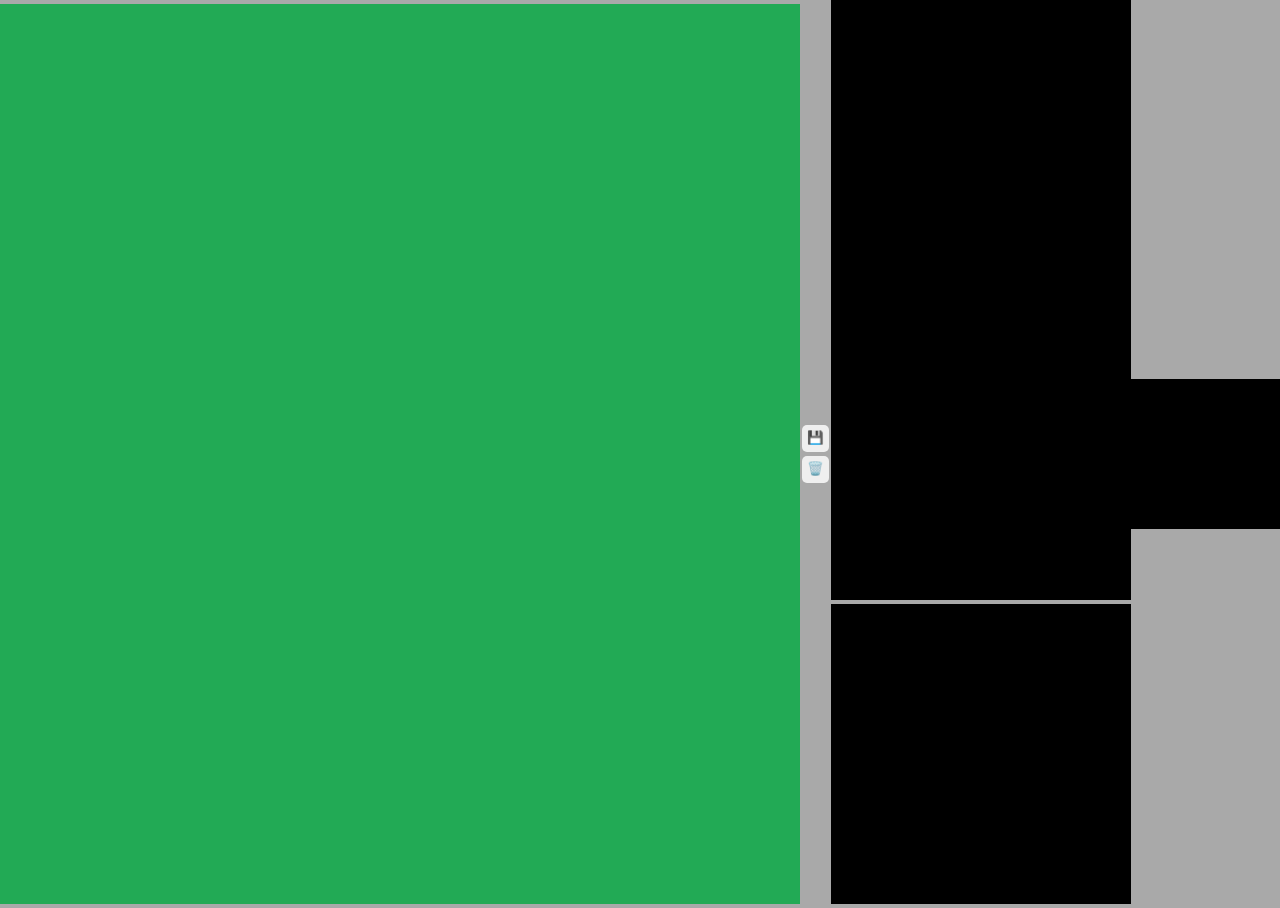
==== commit 17a0217d: "completed miniMap module with striped down version of main map" ====
--- a/index.html
+++ b/index.html
@@ -9,6 +9,12 @@
         <button onclick="save()">💾</button>
         <button onclick="discard()">🗑️</button>
     </div>
+    <div>
+        <canvas id="networkCanvas"></canvas>
+        <canvas id="miniMapCanvas"></canvas>
+    </div>
+
+
     <script src="world/js/world.js"></script>
     <script src="world/js/viewport.js"></script>
     <script src="world/js/markings/marking.js"></script>
@@ -36,7 +42,11 @@
     <script src="world/js/primitives/segment.js"></script>
     <script src="world/js/primitives/polygon.js"></script>
     <script src="world/js/primitives/envelope.js"></script>
+    
+    <script src="world/saves/big.world"></script>
+
     <canvas id="networkCanvas"></canvas>
+    <script src="miniMap.js"></script>
     <script src="visualizer.js"></script>
     <script src="network.js"></script>
     <script src="sensor.js"></script>
--- a/style.css
+++ b/style.css
@@ -29,4 +29,7 @@
 }
 #networkCanvas{
     background:black;
+}
+#miniMapCanvas{
+    background:black;
 }